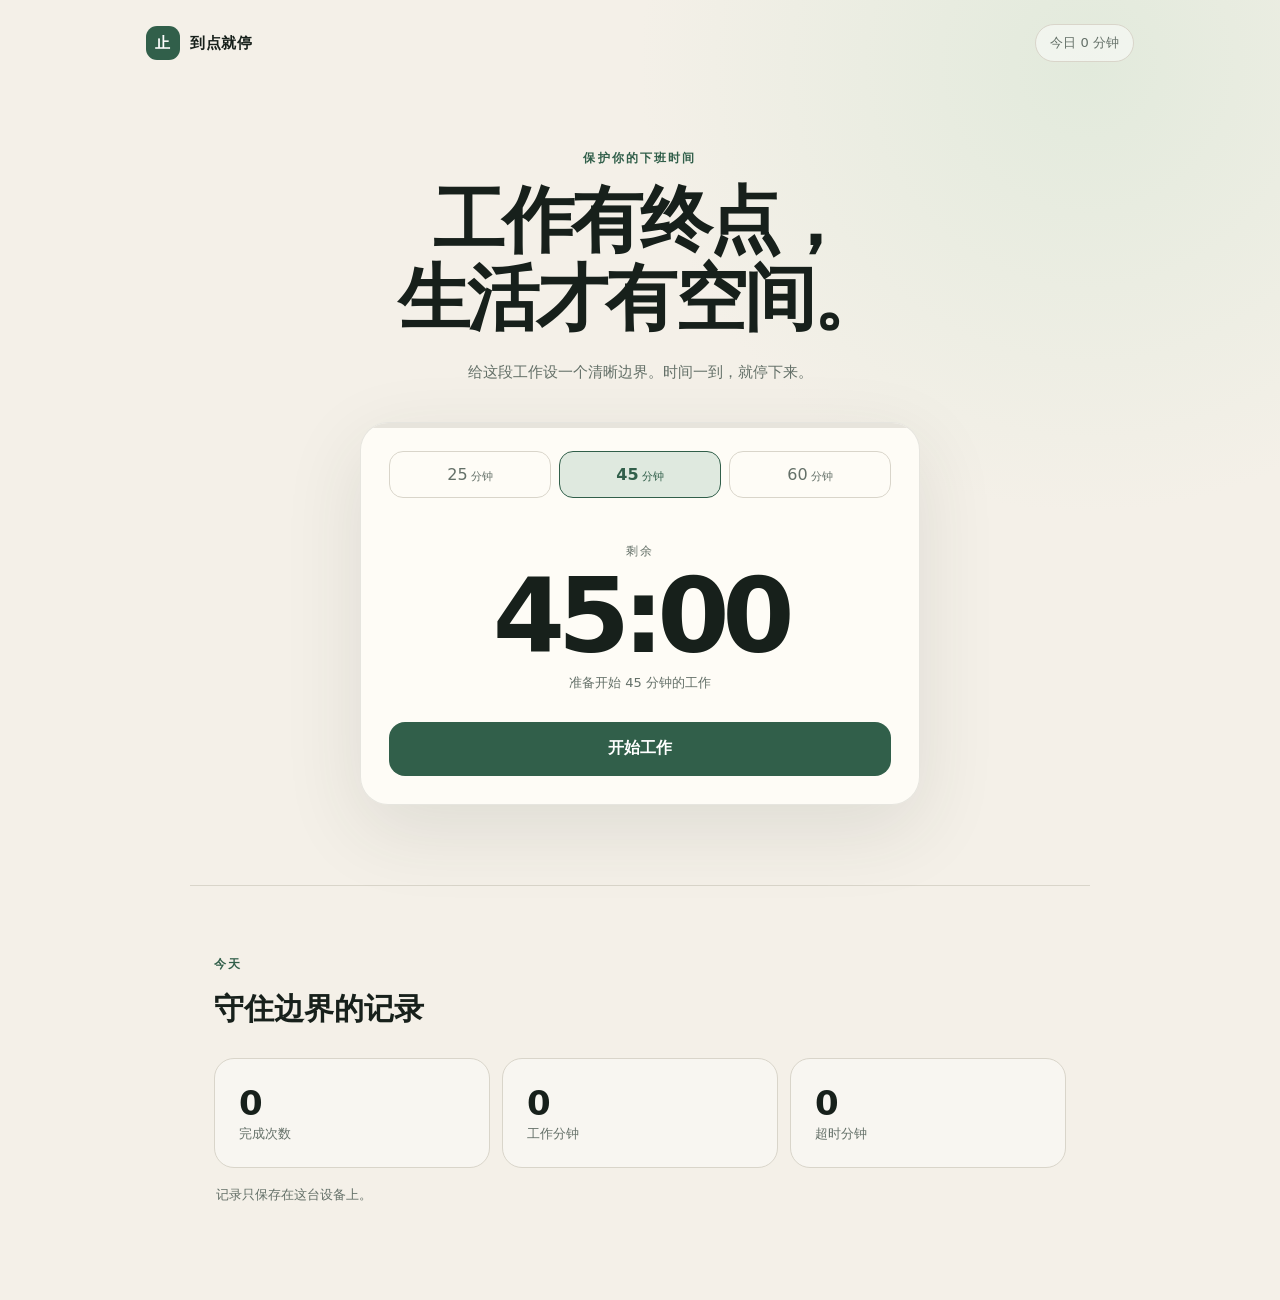
==== index.html @ 33e87a6b "Publish work limit web app" ====
<!doctype html>
<html lang="zh-CN">
<head>
  <meta charset="utf-8">
  <meta name="viewport" content="width=device-width,initial-scale=1,viewport-fit=cover">
  <meta name="theme-color" content="#f4f0e8">
  <meta name="apple-mobile-web-app-capable" content="yes">
  <meta name="apple-mobile-web-app-status-bar-style" content="black-translucent">
  <meta name="apple-mobile-web-app-title" content="到点就停">
  <meta name="description" content="给工作设一个终点，保护你的休息时间。">
  <link rel="manifest" href="manifest.webmanifest">
  <link rel="stylesheet" href="style.css">
  <title>到点就停｜工作限时器</title>
</head>
<body>
<main class="shell" id="app">
  <header class="topbar">
    <div class="brand"><span class="brand-mark">止</span><span>到点就停</span></div>
    <div class="today-pill">今日 <span id="today-minutes">0</span> 分钟</div>
  </header>
  <section class="hero" aria-labelledby="timer-title">
    <p class="eyebrow" id="state-label">保护你的下班时间</p>
    <h1 id="timer-title">工作有终点，<br>生活才有空间。</h1>
    <p class="intro">给这段工作设一个清晰边界。时间一到，就停下来。</p>
    <div class="timer-card">
      <div class="progress-track" aria-hidden="true"><span id="progress"></span></div>
      <div class="duration-picker" id="duration-picker" aria-label="选择工作时长">
        <button data-minutes="25">25<small>分钟</small></button>
        <button data-minutes="45" class="selected">45<small>分钟</small></button>
        <button data-minutes="60">60<small>分钟</small></button>
      </div>
      <div id="timer-state">
        <div class="clock-wrap">
          <span class="clock-label" id="clock-label">剩余</span>
          <div class="clock" id="clock" aria-live="polite">45:00</div>
          <p class="clock-hint" id="clock-hint">准备开始 45 分钟的工作</p>
        </div>
      </div>
      <div class="actions">
        <button class="secondary" id="pause" hidden>暂停</button>
        <button class="primary" id="main-action">开始工作</button>
      </div>
    </div>
    <div class="notice" id="notice" role="alert" hidden></div>
  </section>
  <section class="stats" aria-labelledby="stats-title">
    <div><p class="eyebrow">今天</p><h2 id="stats-title">守住边界的记录</h2></div>
    <div class="stat-grid">
      <article><strong id="session-count">0</strong><span>完成次数</span></article>
      <article><strong id="work-minutes">0</strong><span>工作分钟</span></article>
      <article><strong id="overtime-minutes">0</strong><span>超时分钟</span></article>
    </div>
    <p class="privacy">记录只保存在这台设备上。</p>
  </section>
</main>
<script src="app.js"></script>
</body>
</html>
---- style.css ----
:root { --ink:#17201b; --muted:#647068; --paper:#f4f0e8; --card:#fffdf8; --green:#315f4a; --green-soft:#dfe9df; --line:#d9d5ca; --red:#b63d32; }
* { box-sizing:border-box; }
html { background:var(--paper); }
body { margin:0; color:var(--ink); background:var(--paper); font-family:"PingFang SC","Microsoft YaHei",system-ui,sans-serif; }
button { font:inherit; }
.shell { min-height:100svh; background:radial-gradient(circle at 85% 5%,#e2eadc 0,transparent 28rem),var(--paper); transition:.4s ease; }
.shell.is-overtime { --green:var(--red); background:radial-gradient(circle at 85% 5%,#f0d8d2 0,transparent 28rem),var(--paper); }
.topbar { max-width:1100px; margin:auto; padding:24px clamp(20px,5vw,56px); display:flex; align-items:center; justify-content:space-between; }
.brand { display:flex; align-items:center; gap:10px; font-size:15px; font-weight:750; letter-spacing:.04em; }
.brand-mark { display:grid; place-items:center; width:34px; height:34px; border-radius:11px; color:#fff; background:var(--green); }
.today-pill { padding:9px 14px; border:1px solid var(--line); border-radius:999px; color:var(--muted); background:rgba(255,255,255,.5); font-size:13px; }
.hero { max-width:760px; margin:auto; padding:64px 20px 80px; text-align:center; }
.eyebrow { margin:0 0 16px; color:var(--green); font-size:12px; font-weight:800; letter-spacing:.18em; text-transform:uppercase; }
h1 { margin:0; font-family:Georgia,"Songti SC",serif; font-size:clamp(42px,8vw,72px); line-height:1.08; letter-spacing:-.04em; font-weight:600; }
.intro { max-width:430px; margin:20px auto 36px; color:var(--muted); line-height:1.8; font-size:15px; }
.timer-card { position:relative; overflow:hidden; max-width:560px; margin:auto; padding:28px; border:1px solid rgba(38,49,42,.11); border-radius:28px; background:rgba(255,253,248,.9); box-shadow:0 24px 80px rgba(46,55,47,.11); }
.progress-track { position:absolute; top:0; left:0; right:0; height:5px; background:#e7e4dc; }
.progress-track span { display:block; height:100%; background:var(--green); transition:width .35s linear; }
.duration-picker { display:grid; grid-template-columns:repeat(3,1fr); gap:8px; margin-bottom:28px; }
.duration-picker button { padding:13px 6px; border:1px solid var(--line); border-radius:14px; color:var(--muted); background:transparent; cursor:pointer; }
.duration-picker button.selected { color:var(--green); border-color:var(--green); background:var(--green-soft); font-weight:750; }
.duration-picker small { margin-left:3px; font-size:11px; font-weight:500; }
.clock-wrap { padding:14px 0 30px; }
.clock-label { color:var(--muted); font-size:12px; letter-spacing:.16em; }
.clock { margin:4px 0 6px; font-variant-numeric:tabular-nums; font-size:clamp(64px,16vw,104px); font-weight:650; line-height:1; letter-spacing:-.07em; }
.is-overtime .clock { color:var(--red); }
.clock-hint { margin:0; color:var(--muted); font-size:13px; }
.actions { display:flex; gap:10px; }
.actions button { flex:1; min-height:54px; border-radius:16px; border:1px solid transparent; font-weight:750; cursor:pointer; transition:transform .15s,opacity .15s; }
.actions button:active { transform:scale(.98); }
.primary { color:#fff; background:var(--green); }
.primary.danger { background:var(--red); }
.secondary { color:var(--ink); background:#eeebe3; }
.finish-state { padding:20px 0 34px; }
.finish-state span { display:grid; place-items:center; width:62px; height:62px; margin:0 auto 16px; border-radius:50%; color:#fff; background:var(--green); font-size:28px; }
.finish-state h2 { margin:0 0 8px; font-family:Georgia,"Songti SC",serif; font-size:30px; }
.finish-state p { margin:0; color:var(--muted); line-height:1.7; }
.notice { max-width:560px; margin:16px auto 0; padding:14px 18px; border-radius:14px; color:#7d2922; background:#f3dbd6; font-size:14px; }
.stats { max-width:900px; margin:auto; padding:70px 24px 96px; border-top:1px solid var(--line); }
.stats h2 { margin:0; font-family:Georgia,"Songti SC",serif; font-size:30px; }
.stat-grid { display:grid; grid-template-columns:repeat(3,1fr); gap:12px; margin-top:28px; }
.stat-grid article { padding:24px; border:1px solid var(--line); border-radius:20px; background:rgba(255,255,255,.36); }
.stat-grid strong { display:block; font-size:34px; }
.stat-grid span,.privacy { color:var(--muted); font-size:13px; }
.privacy { margin:18px 2px 0; }
@media (max-width:600px) { .topbar{padding:18px 16px}.hero{padding:44px 16px 64px}.timer-card{padding:22px 18px;border-radius:24px}.stat-grid{gap:8px}.stat-grid article{padding:18px 12px}.stat-grid strong{font-size:28px}.stats{padding:56px 16px 72px} }
@media (prefers-reduced-motion:reduce) { * { scroll-behavior:auto!important; transition:none!important; } }
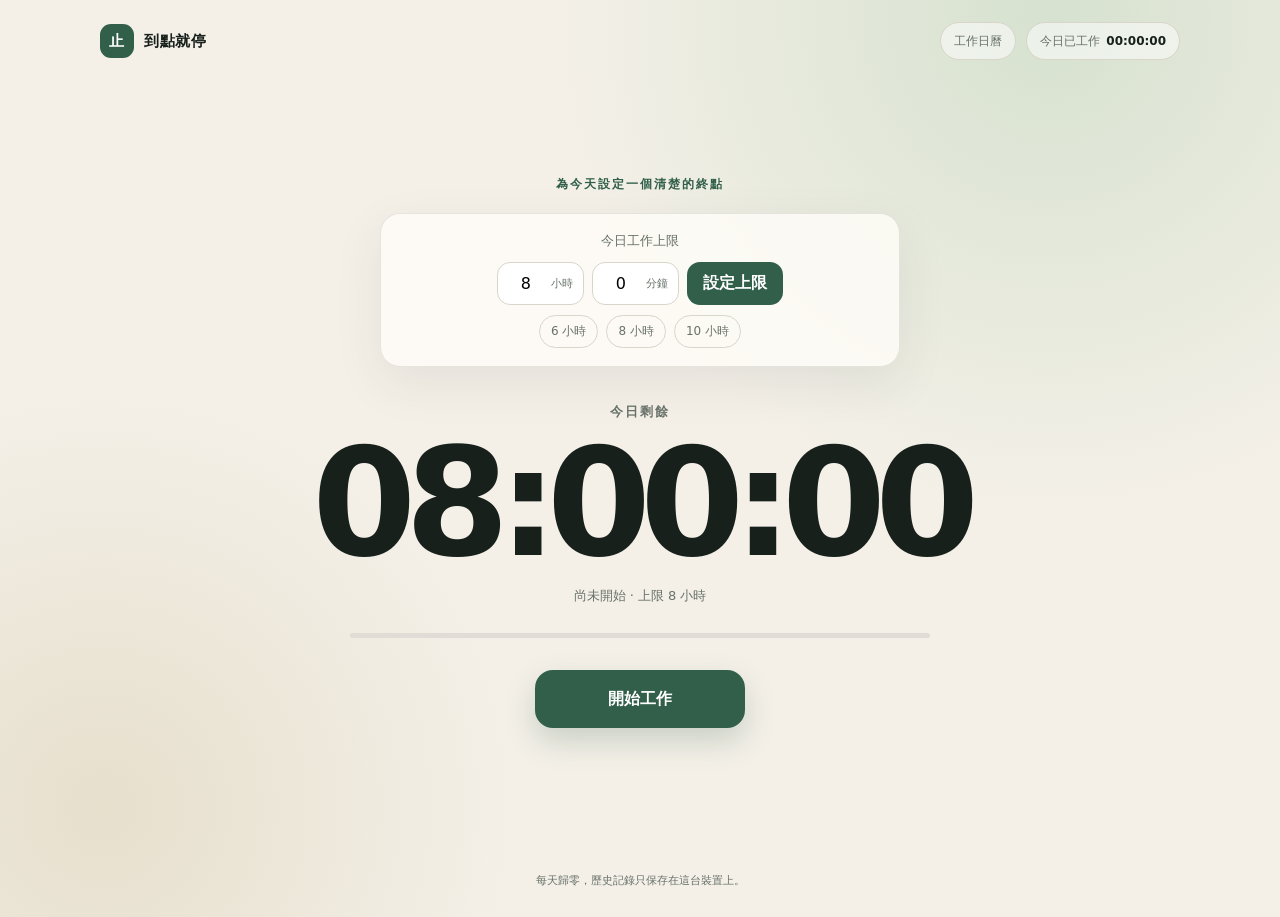
==== commit ed687335: "Add daily work limits and calendar" ====
--- a/index.html
+++ b/index.html
@@ -1,58 +1,97 @@
 <!doctype html>
-<html lang="zh-CN">
+<html lang="zh-Hant">
 <head>
   <meta charset="utf-8">
   <meta name="viewport" content="width=device-width,initial-scale=1,viewport-fit=cover">
   <meta name="theme-color" content="#f4f0e8">
   <meta name="apple-mobile-web-app-capable" content="yes">
-  <meta name="apple-mobile-web-app-status-bar-style" content="black-translucent">
-  <meta name="apple-mobile-web-app-title" content="到点就停">
-  <meta name="description" content="给工作设一个终点，保护你的休息时间。">
-  <link rel="manifest" href="manifest.webmanifest">
-  <link rel="stylesheet" href="style.css">
-  <title>到点就停｜工作限时器</title>
+  <meta name="apple-mobile-web-app-status-bar-style" content="default">
+  <meta name="apple-mobile-web-app-title" content="到點就停">
+  <meta name="description" content="為每天的工作設定上限，時間到了就停下來。">
+  <meta property="og:type" content="website">
+  <meta property="og:title" content="到點就停｜每日工作限時">
+  <meta property="og:description" content="每天的工作，要有上限。">
+  <meta property="og:url" content="https://nononon2015.github.io/work-limit-web/">
+  <meta property="og:image" content="https://nononon2015.github.io/work-limit-web/og.png">
+  <meta name="twitter:card" content="summary_large_image">
+  <meta name="twitter:title" content="到點就停｜每日工作限時">
+  <meta name="twitter:description" content="每天的工作，要有上限。">
+  <meta name="twitter:image" content="https://nononon2015.github.io/work-limit-web/og.png">
+  <link rel="manifest" href="./manifest.webmanifest">
+  <link rel="stylesheet" href="./style.css">
+  <title>到點就停｜每日工作限時</title>
 </head>
 <body>
-<main class="shell" id="app">
-  <header class="topbar">
-    <div class="brand"><span class="brand-mark">止</span><span>到点就停</span></div>
-    <div class="today-pill">今日 <span id="today-minutes">0</span> 分钟</div>
-  </header>
-  <section class="hero" aria-labelledby="timer-title">
-    <p class="eyebrow" id="state-label">保护你的下班时间</p>
-    <h1 id="timer-title">工作有终点，<br>生活才有空间。</h1>
-    <p class="intro">给这段工作设一个清晰边界。时间一到，就停下来。</p>
-    <div class="timer-card">
-      <div class="progress-track" aria-hidden="true"><span id="progress"></span></div>
-      <div class="duration-picker" id="duration-picker" aria-label="选择工作时长">
-        <button data-minutes="25">25<small>分钟</small></button>
-        <button data-minutes="45" class="selected">45<small>分钟</small></button>
-        <button data-minutes="60">60<small>分钟</small></button>
+  <main class="shell" id="app">
+    <header class="topbar">
+      <div class="brand"><span class="brand-mark">止</span><span>到點就停</span></div>
+      <div class="top-actions">
+        <button class="calendar-button" id="open-calendar" type="button" aria-haspopup="dialog">工作日曆</button>
+        <div class="today-worked">今日已工作 <strong id="today-worked">00:00:00</strong></div>
       </div>
-      <div id="timer-state">
-        <div class="clock-wrap">
-          <span class="clock-label" id="clock-label">剩余</span>
-          <div class="clock" id="clock" aria-live="polite">45:00</div>
-          <p class="clock-hint" id="clock-hint">准备开始 45 分钟的工作</p>
+    </header>
+
+    <section class="work-screen" aria-labelledby="clock-label">
+      <p class="eyebrow" id="state-label">為今天設定一個清楚的終點</p>
+
+      <div class="limit-panel" id="limit-panel">
+        <span>今日工作上限</span>
+        <div class="limit-controls">
+          <label><input id="limit-hours" type="number" min="0" max="23" value="8" inputmode="numeric"><small>小時</small></label>
+          <label><input id="limit-minutes" type="number" min="0" max="59" value="0" inputmode="numeric"><small>分鐘</small></label>
+          <button id="save-limit" type="button">設定上限</button>
+        </div>
+        <div class="quick-limits" aria-label="快速設定">
+          <button type="button" data-limit-hours="6">6 小時</button>
+          <button type="button" data-limit-hours="8">8 小時</button>
+          <button type="button" data-limit-hours="10">10 小時</button>
         </div>
       </div>
-      <div class="actions">
-        <button class="secondary" id="pause" hidden>暂停</button>
-        <button class="primary" id="main-action">开始工作</button>
+
+      <div class="clock-stage">
+        <span class="clock-label" id="clock-label">今日剩餘</span>
+        <div class="clock" id="clock" aria-live="polite">08:00:00</div>
+        <p class="clock-hint" id="clock-hint">上限 8 小時 · 尚未開始</p>
+        <div class="progress-track" aria-label="今日工作進度"><span id="progress"></span></div>
       </div>
+
+      <button class="main-action" id="main-action" type="button">開始工作</button>
+      <button class="edit-limit" id="edit-limit" type="button" hidden>修改今日上限</button>
+
+      <div class="ticker" id="ticker" role="status" aria-live="polite" hidden>
+        <div class="ticker-track"><span id="ticker-text"></span><span aria-hidden="true" id="ticker-copy"></span></div>
+      </div>
+    </section>
+
+    <footer>
+      <p>每天歸零，歷史記錄只保存在這台裝置上。</p>
+    </footer>
+  </main>
+
+  <dialog class="calendar-dialog" id="calendar-dialog">
+    <div class="calendar-head">
+      <div>
+        <p class="eyebrow">工作記錄</p>
+        <h2>我的工作日曆</h2>
+      </div>
+      <button class="close-calendar" id="close-calendar" type="button" aria-label="關閉">×</button>
     </div>
-    <div class="notice" id="notice" role="alert" hidden></div>
-  </section>
-  <section class="stats" aria-labelledby="stats-title">
-    <div><p class="eyebrow">今天</p><h2 id="stats-title">守住边界的记录</h2></div>
-    <div class="stat-grid">
-      <article><strong id="session-count">0</strong><span>完成次数</span></article>
-      <article><strong id="work-minutes">0</strong><span>工作分钟</span></article>
-      <article><strong id="overtime-minutes">0</strong><span>超时分钟</span></article>
+    <div class="calendar-totals">
+      <article><span>本月</span><strong id="month-total">0 小時</strong></article>
+      <article><span>本年</span><strong id="year-total">0 小時</strong></article>
     </div>
-    <p class="privacy">记录只保存在这台设备上。</p>
-  </section>
-</main>
-<script src="app.js"></script>
+    <div class="month-nav">
+      <button id="prev-month" type="button" aria-label="上一個月">←</button>
+      <strong id="month-title"></strong>
+      <button id="next-month" type="button" aria-label="下一個月">→</button>
+    </div>
+    <div class="weekday-row" aria-hidden="true">
+      <span>一</span><span>二</span><span>三</span><span>四</span><span>五</span><span>六</span><span>日</span>
+    </div>
+    <div class="calendar-grid" id="calendar-grid"></div>
+    <p class="calendar-note">每一格顯示當天累計工作時長。</p>
+  </dialog>
+
+  <script src="./app.js"></script>
 </body>
 </html>
--- a/style.css
+++ b/style.css
@@ -1,47 +1,189 @@
-:root { --ink:#17201b; --muted:#647068; --paper:#f4f0e8; --card:#fffdf8; --green:#315f4a; --green-soft:#dfe9df; --line:#d9d5ca; --red:#b63d32; }
+:root {
+  --ink:#17201b;
+  --muted:#687269;
+  --paper:#f4f0e8;
+  --card:#fffdf8;
+  --green:#315f4a;
+  --green-soft:#dfe9df;
+  --line:#d9d5ca;
+  --red:#b63d32;
+}
 * { box-sizing:border-box; }
 html { background:var(--paper); }
-body { margin:0; color:var(--ink); background:var(--paper); font-family:"PingFang SC","Microsoft YaHei",system-ui,sans-serif; }
-button { font:inherit; }
-.shell { min-height:100svh; background:radial-gradient(circle at 85% 5%,#e2eadc 0,transparent 28rem),var(--paper); transition:.4s ease; }
-.shell.is-overtime { --green:var(--red); background:radial-gradient(circle at 85% 5%,#f0d8d2 0,transparent 28rem),var(--paper); }
-.topbar { max-width:1100px; margin:auto; padding:24px clamp(20px,5vw,56px); display:flex; align-items:center; justify-content:space-between; }
-.brand { display:flex; align-items:center; gap:10px; font-size:15px; font-weight:750; letter-spacing:.04em; }
-.brand-mark { display:grid; place-items:center; width:34px; height:34px; border-radius:11px; color:#fff; background:var(--green); }
-.today-pill { padding:9px 14px; border:1px solid var(--line); border-radius:999px; color:var(--muted); background:rgba(255,255,255,.5); font-size:13px; }
-.hero { max-width:760px; margin:auto; padding:64px 20px 80px; text-align:center; }
-.eyebrow { margin:0 0 16px; color:var(--green); font-size:12px; font-weight:800; letter-spacing:.18em; text-transform:uppercase; }
-h1 { margin:0; font-family:Georgia,"Songti SC",serif; font-size:clamp(42px,8vw,72px); line-height:1.08; letter-spacing:-.04em; font-weight:600; }
-.intro { max-width:430px; margin:20px auto 36px; color:var(--muted); line-height:1.8; font-size:15px; }
-.timer-card { position:relative; overflow:hidden; max-width:560px; margin:auto; padding:28px; border:1px solid rgba(38,49,42,.11); border-radius:28px; background:rgba(255,253,248,.9); box-shadow:0 24px 80px rgba(46,55,47,.11); }
-.progress-track { position:absolute; top:0; left:0; right:0; height:5px; background:#e7e4dc; }
-.progress-track span { display:block; height:100%; background:var(--green); transition:width .35s linear; }
-.duration-picker { display:grid; grid-template-columns:repeat(3,1fr); gap:8px; margin-bottom:28px; }
-.duration-picker button { padding:13px 6px; border:1px solid var(--line); border-radius:14px; color:var(--muted); background:transparent; cursor:pointer; }
-.duration-picker button.selected { color:var(--green); border-color:var(--green); background:var(--green-soft); font-weight:750; }
-.duration-picker small { margin-left:3px; font-size:11px; font-weight:500; }
-.clock-wrap { padding:14px 0 30px; }
-.clock-label { color:var(--muted); font-size:12px; letter-spacing:.16em; }
-.clock { margin:4px 0 6px; font-variant-numeric:tabular-nums; font-size:clamp(64px,16vw,104px); font-weight:650; line-height:1; letter-spacing:-.07em; }
+body {
+  margin:0;
+  color:var(--ink);
+  background:var(--paper);
+  font-family:"PingFang TC","Microsoft JhengHei","PingFang SC","Microsoft YaHei",system-ui,sans-serif;
+}
+button,input { font:inherit; }
+button { cursor:pointer; }
+.shell {
+  min-height:100svh;
+  display:flex;
+  flex-direction:column;
+  background:
+    radial-gradient(circle at 82% 2%,rgba(203,220,198,.72),transparent 31rem),
+    radial-gradient(circle at 8% 88%,rgba(225,216,193,.7),transparent 26rem),
+    var(--paper);
+  transition:background .35s ease;
+}
+.shell.is-overtime {
+  --green:var(--red);
+  background:radial-gradient(circle at 82% 2%,#f0d8d2,transparent 31rem),var(--paper);
+}
+.topbar {
+  width:min(1180px,100%);
+  margin:auto;
+  padding:22px clamp(18px,4vw,50px);
+  display:flex;
+  align-items:center;
+  justify-content:space-between;
+  gap:20px;
+}
+.brand { display:flex;align-items:center;gap:10px;font-size:15px;font-weight:800;letter-spacing:.04em;white-space:nowrap; }
+.brand-mark { display:grid;place-items:center;width:34px;height:34px;border-radius:11px;color:#fff;background:var(--green); }
+.top-actions { display:flex;align-items:center;gap:10px; }
+.calendar-button,.today-worked {
+  min-height:38px;
+  padding:8px 13px;
+  border:1px solid var(--line);
+  border-radius:999px;
+  color:var(--muted);
+  background:rgba(255,255,255,.52);
+  font-size:12px;
+}
+.today-worked { display:flex;align-items:center;gap:6px; }
+.today-worked strong { color:var(--ink);font-variant-numeric:tabular-nums; }
+.work-screen {
+  width:min(980px,100%);
+  min-height:calc(100svh - 138px);
+  margin:auto;
+  padding:36px 20px 58px;
+  display:flex;
+  flex-direction:column;
+  align-items:center;
+  justify-content:center;
+  text-align:center;
+}
+.eyebrow { margin:0 0 20px;color:var(--green);font-size:12px;font-weight:850;letter-spacing:.16em; }
+.limit-panel {
+  width:min(520px,100%);
+  margin:0 auto 34px;
+  padding:18px;
+  border:1px solid rgba(38,49,42,.11);
+  border-radius:20px;
+  background:rgba(255,253,248,.8);
+  box-shadow:0 16px 50px rgba(46,55,47,.08);
+}
+.limit-panel>span { display:block;margin-bottom:12px;color:var(--muted);font-size:13px; }
+.limit-controls { display:flex;justify-content:center;gap:8px; }
+.limit-controls label { display:flex;align-items:center;gap:5px;padding:0 10px;border:1px solid var(--line);border-radius:13px;background:#fff; }
+.limit-controls input { width:38px;padding:11px 0;border:0;outline:0;text-align:right;background:transparent;font-variant-numeric:tabular-nums; }
+.limit-controls small { color:var(--muted);font-size:11px; }
+.limit-controls button { padding:0 16px;border:0;border-radius:13px;color:#fff;background:var(--green);font-weight:750; }
+.quick-limits { display:flex;justify-content:center;gap:8px;margin-top:10px; }
+.quick-limits button,.edit-limit {
+  padding:7px 11px;
+  border:1px solid var(--line);
+  border-radius:999px;
+  color:var(--muted);
+  background:transparent;
+  font-size:12px;
+}
+.clock-stage { width:100%; }
+.clock-label { color:var(--muted);font-size:13px;font-weight:750;letter-spacing:.15em; }
+.clock {
+  margin:10px 0 12px;
+  font-variant-numeric:tabular-nums;
+  font-size:clamp(74px,15vw,150px);
+  font-weight:620;
+  line-height:.96;
+  letter-spacing:-.075em;
+}
 .is-overtime .clock { color:var(--red); }
-.clock-hint { margin:0; color:var(--muted); font-size:13px; }
-.actions { display:flex; gap:10px; }
-.actions button { flex:1; min-height:54px; border-radius:16px; border:1px solid transparent; font-weight:750; cursor:pointer; transition:transform .15s,opacity .15s; }
-.actions button:active { transform:scale(.98); }
-.primary { color:#fff; background:var(--green); }
-.primary.danger { background:var(--red); }
-.secondary { color:var(--ink); background:#eeebe3; }
-.finish-state { padding:20px 0 34px; }
-.finish-state span { display:grid; place-items:center; width:62px; height:62px; margin:0 auto 16px; border-radius:50%; color:#fff; background:var(--green); font-size:28px; }
-.finish-state h2 { margin:0 0 8px; font-family:Georgia,"Songti SC",serif; font-size:30px; }
-.finish-state p { margin:0; color:var(--muted); line-height:1.7; }
-.notice { max-width:560px; margin:16px auto 0; padding:14px 18px; border-radius:14px; color:#7d2922; background:#f3dbd6; font-size:14px; }
-.stats { max-width:900px; margin:auto; padding:70px 24px 96px; border-top:1px solid var(--line); }
-.stats h2 { margin:0; font-family:Georgia,"Songti SC",serif; font-size:30px; }
-.stat-grid { display:grid; grid-template-columns:repeat(3,1fr); gap:12px; margin-top:28px; }
-.stat-grid article { padding:24px; border:1px solid var(--line); border-radius:20px; background:rgba(255,255,255,.36); }
-.stat-grid strong { display:block; font-size:34px; }
-.stat-grid span,.privacy { color:var(--muted); font-size:13px; }
-.privacy { margin:18px 2px 0; }
-@media (max-width:600px) { .topbar{padding:18px 16px}.hero{padding:44px 16px 64px}.timer-card{padding:22px 18px;border-radius:24px}.stat-grid{gap:8px}.stat-grid article{padding:18px 12px}.stat-grid strong{font-size:28px}.stats{padding:56px 16px 72px} }
-@media (prefers-reduced-motion:reduce) { * { scroll-behavior:auto!important; transition:none!important; } }
+.clock-hint { margin:0;color:var(--muted);font-size:13px; }
+.progress-track { width:min(580px,86%);height:5px;margin:28px auto 0;overflow:hidden;border-radius:99px;background:#dfddd6; }
+.progress-track span { display:block;width:0;height:100%;border-radius:inherit;background:var(--green);transition:width .5s linear; }
+.main-action {
+  min-width:210px;
+  min-height:58px;
+  margin-top:32px;
+  padding:0 32px;
+  border:0;
+  border-radius:18px;
+  color:#fff;
+  background:var(--green);
+  box-shadow:0 13px 30px rgba(49,95,74,.22);
+  font-size:16px;
+  font-weight:800;
+  transition:transform .15s,filter .15s;
+}
+.main-action:hover { filter:brightness(.96); }
+.main-action:active { transform:scale(.98); }
+.main-action.pause-mode { background:#263a30; }
+.is-overtime .main-action.pause-mode { background:var(--red); }
+.edit-limit { margin-top:12px; }
+.ticker {
+  width:min(660px,calc(100vw - 32px));
+  margin-top:26px;
+  overflow:hidden;
+  border:1px solid color-mix(in srgb,var(--green) 35%,transparent);
+  border-radius:999px;
+  color:var(--green);
+  background:color-mix(in srgb,var(--green) 9%,white);
+  white-space:nowrap;
+}
+.ticker-track { display:flex;width:max-content;padding:10px 0;animation:ticker 14s linear infinite; }
+.ticker-track span { min-width:660px;padding:0 44px;font-size:13px;font-weight:750; }
+@keyframes ticker { to { transform:translateX(-50%); } }
+footer { padding:18px;text-align:center;color:var(--muted);font-size:11px; }
+.calendar-dialog {
+  width:min(720px,calc(100% - 24px));
+  max-height:calc(100svh - 24px);
+  padding:26px;
+  border:1px solid var(--line);
+  border-radius:26px;
+  color:var(--ink);
+  background:var(--card);
+  box-shadow:0 30px 100px rgba(23,32,27,.25);
+}
+.calendar-dialog::backdrop { background:rgba(22,29,25,.46);backdrop-filter:blur(5px); }
+.calendar-head { display:flex;align-items:flex-start;justify-content:space-between; }
+.calendar-head .eyebrow { margin-bottom:6px; }
+.calendar-head h2 { margin:0;font-family:Georgia,"Songti TC","Songti SC",serif;font-size:30px; }
+.close-calendar { width:38px;height:38px;border:0;border-radius:50%;color:var(--muted);background:#eeeae2;font-size:25px;line-height:1; }
+.calendar-totals { display:grid;grid-template-columns:1fr 1fr;gap:10px;margin:24px 0; }
+.calendar-totals article { padding:16px 18px;border:1px solid var(--line);border-radius:17px;background:#f7f4ed; }
+.calendar-totals span { display:block;margin-bottom:3px;color:var(--muted);font-size:11px; }
+.calendar-totals strong { font-size:20px; }
+.month-nav { display:grid;grid-template-columns:40px 1fr 40px;align-items:center;margin-bottom:13px;text-align:center; }
+.month-nav button { width:36px;height:36px;border:1px solid var(--line);border-radius:11px;background:transparent; }
+.weekday-row,.calendar-grid { display:grid;grid-template-columns:repeat(7,1fr);gap:6px; }
+.weekday-row { margin-bottom:6px;color:var(--muted);text-align:center;font-size:11px; }
+.calendar-day { min-height:66px;padding:8px;border:1px solid transparent;border-radius:12px;color:var(--muted);background:#f7f4ed; }
+.calendar-day>span { display:block;font-size:11px; }
+.calendar-day strong { display:block;margin-top:10px;color:var(--ink);font-size:11px;white-space:nowrap; }
+.calendar-day.blank { visibility:hidden; }
+.calendar-day.worked { border-color:#cad8ca;background:var(--green-soft); }
+.calendar-day.today { outline:2px solid var(--green);outline-offset:-2px; }
+.calendar-note { margin:14px 0 0;color:var(--muted);font-size:11px;text-align:center; }
+[hidden] { display:none!important; }
+@media (max-width:640px) {
+  .topbar { padding:16px;align-items:flex-start; }
+  .top-actions { flex-direction:column-reverse;align-items:flex-end;gap:6px; }
+  .today-worked { border:0;padding:0;background:transparent; }
+  .calendar-button { min-height:32px;padding:5px 10px; }
+  .work-screen { min-height:calc(100svh - 120px);padding:24px 15px 40px; }
+  .clock { font-size:clamp(62px,21vw,100px); }
+  .limit-controls { flex-wrap:wrap; }
+  .limit-controls button { min-height:44px; }
+  .ticker-track span { min-width:calc(100vw - 32px); }
+  .calendar-dialog { padding:19px 14px; }
+  .calendar-day { min-height:55px;padding:6px 4px; }
+  .calendar-day strong { font-size:9px; }
+}
+@media (prefers-reduced-motion:reduce) {
+  * { scroll-behavior:auto!important;transition:none!important; }
+  .ticker-track { animation:none; }
+}
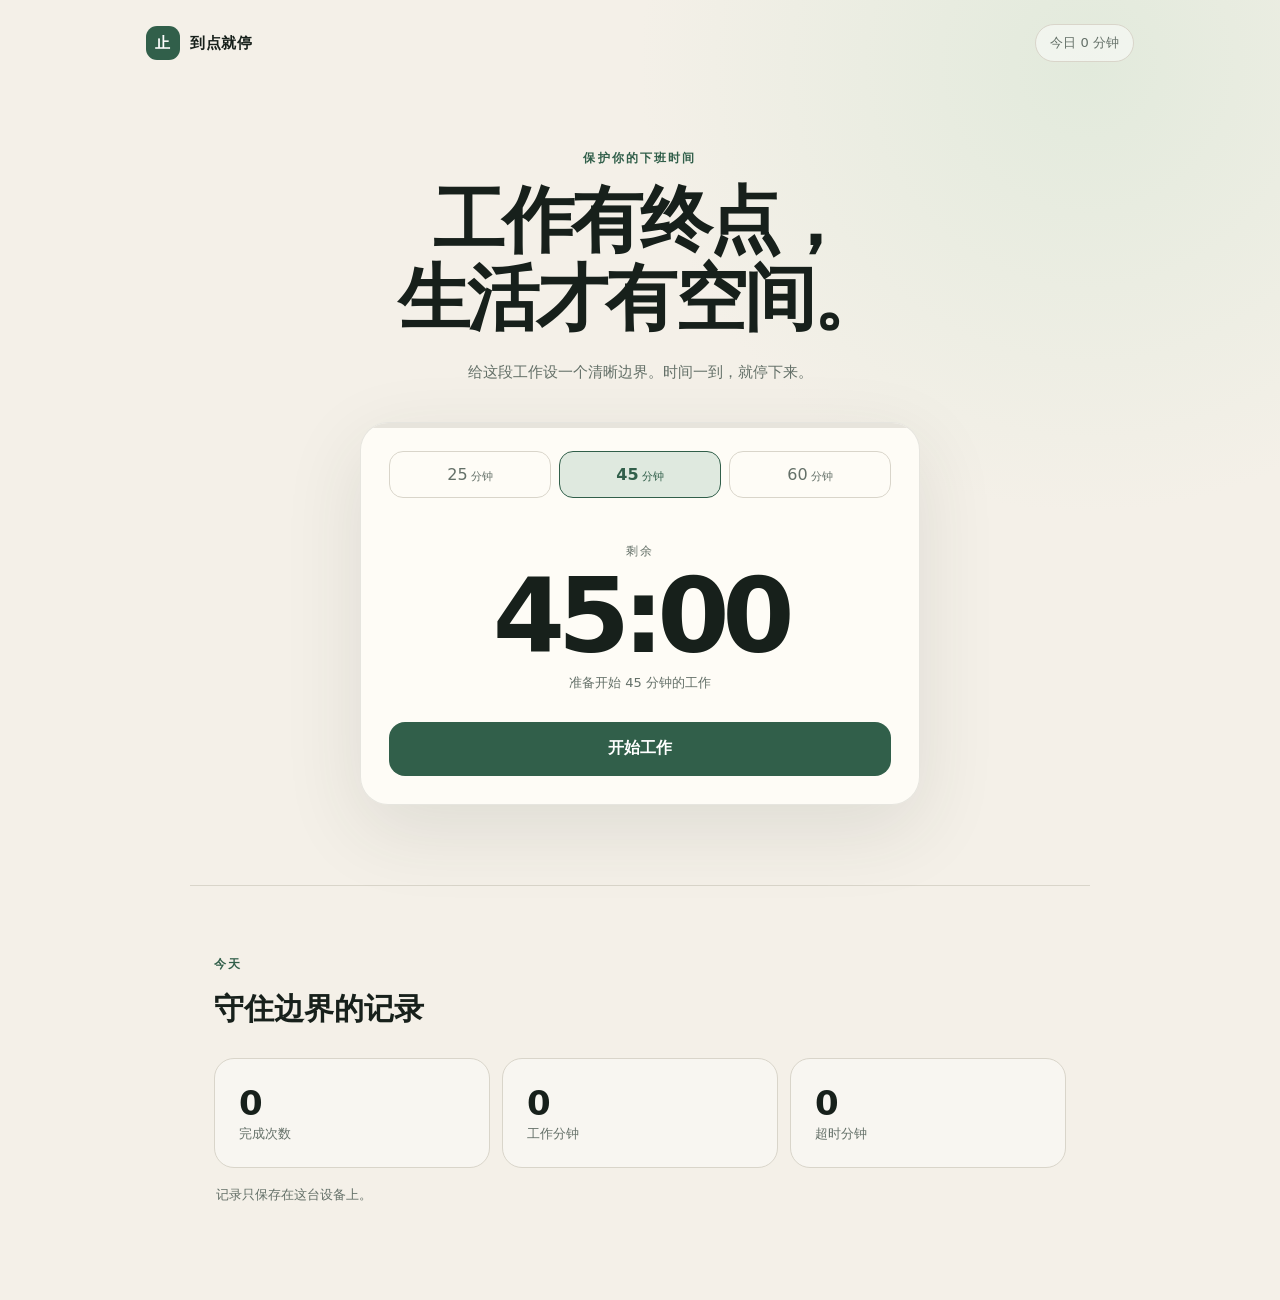
==== commit 30c1084e: "Keep classic timer and add daily edition" ====
--- a/index.html
+++ b/index.html
@@ -1,97 +1,58 @@
 <!doctype html>
-<html lang="zh-Hant">
+<html lang="zh-CN">
 <head>
   <meta charset="utf-8">
   <meta name="viewport" content="width=device-width,initial-scale=1,viewport-fit=cover">
   <meta name="theme-color" content="#f4f0e8">
   <meta name="apple-mobile-web-app-capable" content="yes">
-  <meta name="apple-mobile-web-app-status-bar-style" content="default">
-  <meta name="apple-mobile-web-app-title" content="到點就停">
-  <meta name="description" content="為每天的工作設定上限，時間到了就停下來。">
-  <meta property="og:type" content="website">
-  <meta property="og:title" content="到點就停｜每日工作限時">
-  <meta property="og:description" content="每天的工作，要有上限。">
-  <meta property="og:url" content="https://nononon2015.github.io/work-limit-web/">
-  <meta property="og:image" content="https://nononon2015.github.io/work-limit-web/og.png">
-  <meta name="twitter:card" content="summary_large_image">
-  <meta name="twitter:title" content="到點就停｜每日工作限時">
-  <meta name="twitter:description" content="每天的工作，要有上限。">
-  <meta name="twitter:image" content="https://nononon2015.github.io/work-limit-web/og.png">
-  <link rel="manifest" href="./manifest.webmanifest">
-  <link rel="stylesheet" href="./style.css">
-  <title>到點就停｜每日工作限時</title>
+  <meta name="apple-mobile-web-app-status-bar-style" content="black-translucent">
+  <meta name="apple-mobile-web-app-title" content="到点就停">
+  <meta name="description" content="给工作设一个终点，保护你的休息时间。">
+  <link rel="manifest" href="manifest.webmanifest">
+  <link rel="stylesheet" href="style.css">
+  <title>到点就停｜工作限时器</title>
 </head>
 <body>
-  <main class="shell" id="app">
-    <header class="topbar">
-      <div class="brand"><span class="brand-mark">止</span><span>到點就停</span></div>
-      <div class="top-actions">
-        <button class="calendar-button" id="open-calendar" type="button" aria-haspopup="dialog">工作日曆</button>
-        <div class="today-worked">今日已工作 <strong id="today-worked">00:00:00</strong></div>
+<main class="shell" id="app">
+  <header class="topbar">
+    <div class="brand"><span class="brand-mark">止</span><span>到点就停</span></div>
+    <div class="today-pill">今日 <span id="today-minutes">0</span> 分钟</div>
+  </header>
+  <section class="hero" aria-labelledby="timer-title">
+    <p class="eyebrow" id="state-label">保护你的下班时间</p>
+    <h1 id="timer-title">工作有终点，<br>生活才有空间。</h1>
+    <p class="intro">给这段工作设一个清晰边界。时间一到，就停下来。</p>
+    <div class="timer-card">
+      <div class="progress-track" aria-hidden="true"><span id="progress"></span></div>
+      <div class="duration-picker" id="duration-picker" aria-label="选择工作时长">
+        <button data-minutes="25">25<small>分钟</small></button>
+        <button data-minutes="45" class="selected">45<small>分钟</small></button>
+        <button data-minutes="60">60<small>分钟</small></button>
       </div>
-    </header>
-
-    <section class="work-screen" aria-labelledby="clock-label">
-      <p class="eyebrow" id="state-label">為今天設定一個清楚的終點</p>
-
-      <div class="limit-panel" id="limit-panel">
-        <span>今日工作上限</span>
-        <div class="limit-controls">
-          <label><input id="limit-hours" type="number" min="0" max="23" value="8" inputmode="numeric"><small>小時</small></label>
-          <label><input id="limit-minutes" type="number" min="0" max="59" value="0" inputmode="numeric"><small>分鐘</small></label>
-          <button id="save-limit" type="button">設定上限</button>
-        </div>
-        <div class="quick-limits" aria-label="快速設定">
-          <button type="button" data-limit-hours="6">6 小時</button>
-          <button type="button" data-limit-hours="8">8 小時</button>
-          <button type="button" data-limit-hours="10">10 小時</button>
+      <div id="timer-state">
+        <div class="clock-wrap">
+          <span class="clock-label" id="clock-label">剩余</span>
+          <div class="clock" id="clock" aria-live="polite">45:00</div>
+          <p class="clock-hint" id="clock-hint">准备开始 45 分钟的工作</p>
         </div>
       </div>
-
-      <div class="clock-stage">
-        <span class="clock-label" id="clock-label">今日剩餘</span>
-        <div class="clock" id="clock" aria-live="polite">08:00:00</div>
-        <p class="clock-hint" id="clock-hint">上限 8 小時 · 尚未開始</p>
-        <div class="progress-track" aria-label="今日工作進度"><span id="progress"></span></div>
+      <div class="actions">
+        <button class="secondary" id="pause" hidden>暂停</button>
+        <button class="primary" id="main-action">开始工作</button>
       </div>
-
-      <button class="main-action" id="main-action" type="button">開始工作</button>
-      <button class="edit-limit" id="edit-limit" type="button" hidden>修改今日上限</button>
-
-      <div class="ticker" id="ticker" role="status" aria-live="polite" hidden>
-        <div class="ticker-track"><span id="ticker-text"></span><span aria-hidden="true" id="ticker-copy"></span></div>
-      </div>
-    </section>
-
-    <footer>
-      <p>每天歸零，歷史記錄只保存在這台裝置上。</p>
-    </footer>
-  </main>
-
-  <dialog class="calendar-dialog" id="calendar-dialog">
-    <div class="calendar-head">
-      <div>
-        <p class="eyebrow">工作記錄</p>
-        <h2>我的工作日曆</h2>
-      </div>
-      <button class="close-calendar" id="close-calendar" type="button" aria-label="關閉">×</button>
     </div>
-    <div class="calendar-totals">
-      <article><span>本月</span><strong id="month-total">0 小時</strong></article>
-      <article><span>本年</span><strong id="year-total">0 小時</strong></article>
+    <div class="notice" id="notice" role="alert" hidden></div>
+  </section>
+  <section class="stats" aria-labelledby="stats-title">
+    <div><p class="eyebrow">今天</p><h2 id="stats-title">守住边界的记录</h2></div>
+    <div class="stat-grid">
+      <article><strong id="session-count">0</strong><span>完成次数</span></article>
+      <article><strong id="work-minutes">0</strong><span>工作分钟</span></article>
+      <article><strong id="overtime-minutes">0</strong><span>超时分钟</span></article>
     </div>
-    <div class="month-nav">
-      <button id="prev-month" type="button" aria-label="上一個月">←</button>
-      <strong id="month-title"></strong>
-      <button id="next-month" type="button" aria-label="下一個月">→</button>
-    </div>
-    <div class="weekday-row" aria-hidden="true">
-      <span>一</span><span>二</span><span>三</span><span>四</span><span>五</span><span>六</span><span>日</span>
-    </div>
-    <div class="calendar-grid" id="calendar-grid"></div>
-    <p class="calendar-note">每一格顯示當天累計工作時長。</p>
-  </dialog>
-
-  <script src="./app.js"></script>
+    <p class="privacy">记录只保存在这台设备上。</p>
+  </section>
+</main>
+<script src="app.js"></script>
 </body>
 </html>
--- a/style.css
+++ b/style.css
@@ -1,189 +1,47 @@
-:root {
-  --ink:#17201b;
-  --muted:#687269;
-  --paper:#f4f0e8;
-  --card:#fffdf8;
-  --green:#315f4a;
-  --green-soft:#dfe9df;
-  --line:#d9d5ca;
-  --red:#b63d32;
-}
+:root { --ink:#17201b; --muted:#647068; --paper:#f4f0e8; --card:#fffdf8; --green:#315f4a; --green-soft:#dfe9df; --line:#d9d5ca; --red:#b63d32; }
 * { box-sizing:border-box; }
 html { background:var(--paper); }
-body {
-  margin:0;
-  color:var(--ink);
-  background:var(--paper);
-  font-family:"PingFang TC","Microsoft JhengHei","PingFang SC","Microsoft YaHei",system-ui,sans-serif;
-}
-button,input { font:inherit; }
-button { cursor:pointer; }
-.shell {
-  min-height:100svh;
-  display:flex;
-  flex-direction:column;
-  background:
-    radial-gradient(circle at 82% 2%,rgba(203,220,198,.72),transparent 31rem),
-    radial-gradient(circle at 8% 88%,rgba(225,216,193,.7),transparent 26rem),
-    var(--paper);
-  transition:background .35s ease;
-}
-.shell.is-overtime {
-  --green:var(--red);
-  background:radial-gradient(circle at 82% 2%,#f0d8d2,transparent 31rem),var(--paper);
-}
-.topbar {
-  width:min(1180px,100%);
-  margin:auto;
-  padding:22px clamp(18px,4vw,50px);
-  display:flex;
-  align-items:center;
-  justify-content:space-between;
-  gap:20px;
-}
-.brand { display:flex;align-items:center;gap:10px;font-size:15px;font-weight:800;letter-spacing:.04em;white-space:nowrap; }
-.brand-mark { display:grid;place-items:center;width:34px;height:34px;border-radius:11px;color:#fff;background:var(--green); }
-.top-actions { display:flex;align-items:center;gap:10px; }
-.calendar-button,.today-worked {
-  min-height:38px;
-  padding:8px 13px;
-  border:1px solid var(--line);
-  border-radius:999px;
-  color:var(--muted);
-  background:rgba(255,255,255,.52);
-  font-size:12px;
-}
-.today-worked { display:flex;align-items:center;gap:6px; }
-.today-worked strong { color:var(--ink);font-variant-numeric:tabular-nums; }
-.work-screen {
-  width:min(980px,100%);
-  min-height:calc(100svh - 138px);
-  margin:auto;
-  padding:36px 20px 58px;
-  display:flex;
-  flex-direction:column;
-  align-items:center;
-  justify-content:center;
-  text-align:center;
-}
-.eyebrow { margin:0 0 20px;color:var(--green);font-size:12px;font-weight:850;letter-spacing:.16em; }
-.limit-panel {
-  width:min(520px,100%);
-  margin:0 auto 34px;
-  padding:18px;
-  border:1px solid rgba(38,49,42,.11);
-  border-radius:20px;
-  background:rgba(255,253,248,.8);
-  box-shadow:0 16px 50px rgba(46,55,47,.08);
-}
-.limit-panel>span { display:block;margin-bottom:12px;color:var(--muted);font-size:13px; }
-.limit-controls { display:flex;justify-content:center;gap:8px; }
-.limit-controls label { display:flex;align-items:center;gap:5px;padding:0 10px;border:1px solid var(--line);border-radius:13px;background:#fff; }
-.limit-controls input { width:38px;padding:11px 0;border:0;outline:0;text-align:right;background:transparent;font-variant-numeric:tabular-nums; }
-.limit-controls small { color:var(--muted);font-size:11px; }
-.limit-controls button { padding:0 16px;border:0;border-radius:13px;color:#fff;background:var(--green);font-weight:750; }
-.quick-limits { display:flex;justify-content:center;gap:8px;margin-top:10px; }
-.quick-limits button,.edit-limit {
-  padding:7px 11px;
-  border:1px solid var(--line);
-  border-radius:999px;
-  color:var(--muted);
-  background:transparent;
-  font-size:12px;
-}
-.clock-stage { width:100%; }
-.clock-label { color:var(--muted);font-size:13px;font-weight:750;letter-spacing:.15em; }
-.clock {
-  margin:10px 0 12px;
-  font-variant-numeric:tabular-nums;
-  font-size:clamp(74px,15vw,150px);
-  font-weight:620;
-  line-height:.96;
-  letter-spacing:-.075em;
-}
+body { margin:0; color:var(--ink); background:var(--paper); font-family:"PingFang SC","Microsoft YaHei",system-ui,sans-serif; }
+button { font:inherit; }
+.shell { min-height:100svh; background:radial-gradient(circle at 85% 5%,#e2eadc 0,transparent 28rem),var(--paper); transition:.4s ease; }
+.shell.is-overtime { --green:var(--red); background:radial-gradient(circle at 85% 5%,#f0d8d2 0,transparent 28rem),var(--paper); }
+.topbar { max-width:1100px; margin:auto; padding:24px clamp(20px,5vw,56px); display:flex; align-items:center; justify-content:space-between; }
+.brand { display:flex; align-items:center; gap:10px; font-size:15px; font-weight:750; letter-spacing:.04em; }
+.brand-mark { display:grid; place-items:center; width:34px; height:34px; border-radius:11px; color:#fff; background:var(--green); }
+.today-pill { padding:9px 14px; border:1px solid var(--line); border-radius:999px; color:var(--muted); background:rgba(255,255,255,.5); font-size:13px; }
+.hero { max-width:760px; margin:auto; padding:64px 20px 80px; text-align:center; }
+.eyebrow { margin:0 0 16px; color:var(--green); font-size:12px; font-weight:800; letter-spacing:.18em; text-transform:uppercase; }
+h1 { margin:0; font-family:Georgia,"Songti SC",serif; font-size:clamp(42px,8vw,72px); line-height:1.08; letter-spacing:-.04em; font-weight:600; }
+.intro { max-width:430px; margin:20px auto 36px; color:var(--muted); line-height:1.8; font-size:15px; }
+.timer-card { position:relative; overflow:hidden; max-width:560px; margin:auto; padding:28px; border:1px solid rgba(38,49,42,.11); border-radius:28px; background:rgba(255,253,248,.9); box-shadow:0 24px 80px rgba(46,55,47,.11); }
+.progress-track { position:absolute; top:0; left:0; right:0; height:5px; background:#e7e4dc; }
+.progress-track span { display:block; height:100%; background:var(--green); transition:width .35s linear; }
+.duration-picker { display:grid; grid-template-columns:repeat(3,1fr); gap:8px; margin-bottom:28px; }
+.duration-picker button { padding:13px 6px; border:1px solid var(--line); border-radius:14px; color:var(--muted); background:transparent; cursor:pointer; }
+.duration-picker button.selected { color:var(--green); border-color:var(--green); background:var(--green-soft); font-weight:750; }
+.duration-picker small { margin-left:3px; font-size:11px; font-weight:500; }
+.clock-wrap { padding:14px 0 30px; }
+.clock-label { color:var(--muted); font-size:12px; letter-spacing:.16em; }
+.clock { margin:4px 0 6px; font-variant-numeric:tabular-nums; font-size:clamp(64px,16vw,104px); font-weight:650; line-height:1; letter-spacing:-.07em; }
 .is-overtime .clock { color:var(--red); }
-.clock-hint { margin:0;color:var(--muted);font-size:13px; }
-.progress-track { width:min(580px,86%);height:5px;margin:28px auto 0;overflow:hidden;border-radius:99px;background:#dfddd6; }
-.progress-track span { display:block;width:0;height:100%;border-radius:inherit;background:var(--green);transition:width .5s linear; }
-.main-action {
-  min-width:210px;
-  min-height:58px;
-  margin-top:32px;
-  padding:0 32px;
-  border:0;
-  border-radius:18px;
-  color:#fff;
-  background:var(--green);
-  box-shadow:0 13px 30px rgba(49,95,74,.22);
-  font-size:16px;
-  font-weight:800;
-  transition:transform .15s,filter .15s;
-}
-.main-action:hover { filter:brightness(.96); }
-.main-action:active { transform:scale(.98); }
-.main-action.pause-mode { background:#263a30; }
-.is-overtime .main-action.pause-mode { background:var(--red); }
-.edit-limit { margin-top:12px; }
-.ticker {
-  width:min(660px,calc(100vw - 32px));
-  margin-top:26px;
-  overflow:hidden;
-  border:1px solid color-mix(in srgb,var(--green) 35%,transparent);
-  border-radius:999px;
-  color:var(--green);
-  background:color-mix(in srgb,var(--green) 9%,white);
-  white-space:nowrap;
-}
-.ticker-track { display:flex;width:max-content;padding:10px 0;animation:ticker 14s linear infinite; }
-.ticker-track span { min-width:660px;padding:0 44px;font-size:13px;font-weight:750; }
-@keyframes ticker { to { transform:translateX(-50%); } }
-footer { padding:18px;text-align:center;color:var(--muted);font-size:11px; }
-.calendar-dialog {
-  width:min(720px,calc(100% - 24px));
-  max-height:calc(100svh - 24px);
-  padding:26px;
-  border:1px solid var(--line);
-  border-radius:26px;
-  color:var(--ink);
-  background:var(--card);
-  box-shadow:0 30px 100px rgba(23,32,27,.25);
-}
-.calendar-dialog::backdrop { background:rgba(22,29,25,.46);backdrop-filter:blur(5px); }
-.calendar-head { display:flex;align-items:flex-start;justify-content:space-between; }
-.calendar-head .eyebrow { margin-bottom:6px; }
-.calendar-head h2 { margin:0;font-family:Georgia,"Songti TC","Songti SC",serif;font-size:30px; }
-.close-calendar { width:38px;height:38px;border:0;border-radius:50%;color:var(--muted);background:#eeeae2;font-size:25px;line-height:1; }
-.calendar-totals { display:grid;grid-template-columns:1fr 1fr;gap:10px;margin:24px 0; }
-.calendar-totals article { padding:16px 18px;border:1px solid var(--line);border-radius:17px;background:#f7f4ed; }
-.calendar-totals span { display:block;margin-bottom:3px;color:var(--muted);font-size:11px; }
-.calendar-totals strong { font-size:20px; }
-.month-nav { display:grid;grid-template-columns:40px 1fr 40px;align-items:center;margin-bottom:13px;text-align:center; }
-.month-nav button { width:36px;height:36px;border:1px solid var(--line);border-radius:11px;background:transparent; }
-.weekday-row,.calendar-grid { display:grid;grid-template-columns:repeat(7,1fr);gap:6px; }
-.weekday-row { margin-bottom:6px;color:var(--muted);text-align:center;font-size:11px; }
-.calendar-day { min-height:66px;padding:8px;border:1px solid transparent;border-radius:12px;color:var(--muted);background:#f7f4ed; }
-.calendar-day>span { display:block;font-size:11px; }
-.calendar-day strong { display:block;margin-top:10px;color:var(--ink);font-size:11px;white-space:nowrap; }
-.calendar-day.blank { visibility:hidden; }
-.calendar-day.worked { border-color:#cad8ca;background:var(--green-soft); }
-.calendar-day.today { outline:2px solid var(--green);outline-offset:-2px; }
-.calendar-note { margin:14px 0 0;color:var(--muted);font-size:11px;text-align:center; }
-[hidden] { display:none!important; }
-@media (max-width:640px) {
-  .topbar { padding:16px;align-items:flex-start; }
-  .top-actions { flex-direction:column-reverse;align-items:flex-end;gap:6px; }
-  .today-worked { border:0;padding:0;background:transparent; }
-  .calendar-button { min-height:32px;padding:5px 10px; }
-  .work-screen { min-height:calc(100svh - 120px);padding:24px 15px 40px; }
-  .clock { font-size:clamp(62px,21vw,100px); }
-  .limit-controls { flex-wrap:wrap; }
-  .limit-controls button { min-height:44px; }
-  .ticker-track span { min-width:calc(100vw - 32px); }
-  .calendar-dialog { padding:19px 14px; }
-  .calendar-day { min-height:55px;padding:6px 4px; }
-  .calendar-day strong { font-size:9px; }
-}
-@media (prefers-reduced-motion:reduce) {
-  * { scroll-behavior:auto!important;transition:none!important; }
-  .ticker-track { animation:none; }
-}
+.clock-hint { margin:0; color:var(--muted); font-size:13px; }
+.actions { display:flex; gap:10px; }
+.actions button { flex:1; min-height:54px; border-radius:16px; border:1px solid transparent; font-weight:750; cursor:pointer; transition:transform .15s,opacity .15s; }
+.actions button:active { transform:scale(.98); }
+.primary { color:#fff; background:var(--green); }
+.primary.danger { background:var(--red); }
+.secondary { color:var(--ink); background:#eeebe3; }
+.finish-state { padding:20px 0 34px; }
+.finish-state span { display:grid; place-items:center; width:62px; height:62px; margin:0 auto 16px; border-radius:50%; color:#fff; background:var(--green); font-size:28px; }
+.finish-state h2 { margin:0 0 8px; font-family:Georgia,"Songti SC",serif; font-size:30px; }
+.finish-state p { margin:0; color:var(--muted); line-height:1.7; }
+.notice { max-width:560px; margin:16px auto 0; padding:14px 18px; border-radius:14px; color:#7d2922; background:#f3dbd6; font-size:14px; }
+.stats { max-width:900px; margin:auto; padding:70px 24px 96px; border-top:1px solid var(--line); }
+.stats h2 { margin:0; font-family:Georgia,"Songti SC",serif; font-size:30px; }
+.stat-grid { display:grid; grid-template-columns:repeat(3,1fr); gap:12px; margin-top:28px; }
+.stat-grid article { padding:24px; border:1px solid var(--line); border-radius:20px; background:rgba(255,255,255,.36); }
+.stat-grid strong { display:block; font-size:34px; }
+.stat-grid span,.privacy { color:var(--muted); font-size:13px; }
+.privacy { margin:18px 2px 0; }
+@media (max-width:600px) { .topbar{padding:18px 16px}.hero{padding:44px 16px 64px}.timer-card{padding:22px 18px;border-radius:24px}.stat-grid{gap:8px}.stat-grid article{padding:18px 12px}.stat-grid strong{font-size:28px}.stats{padding:56px 16px 72px} }
+@media (prefers-reduced-motion:reduce) { * { scroll-behavior:auto!important; transition:none!important; } }
